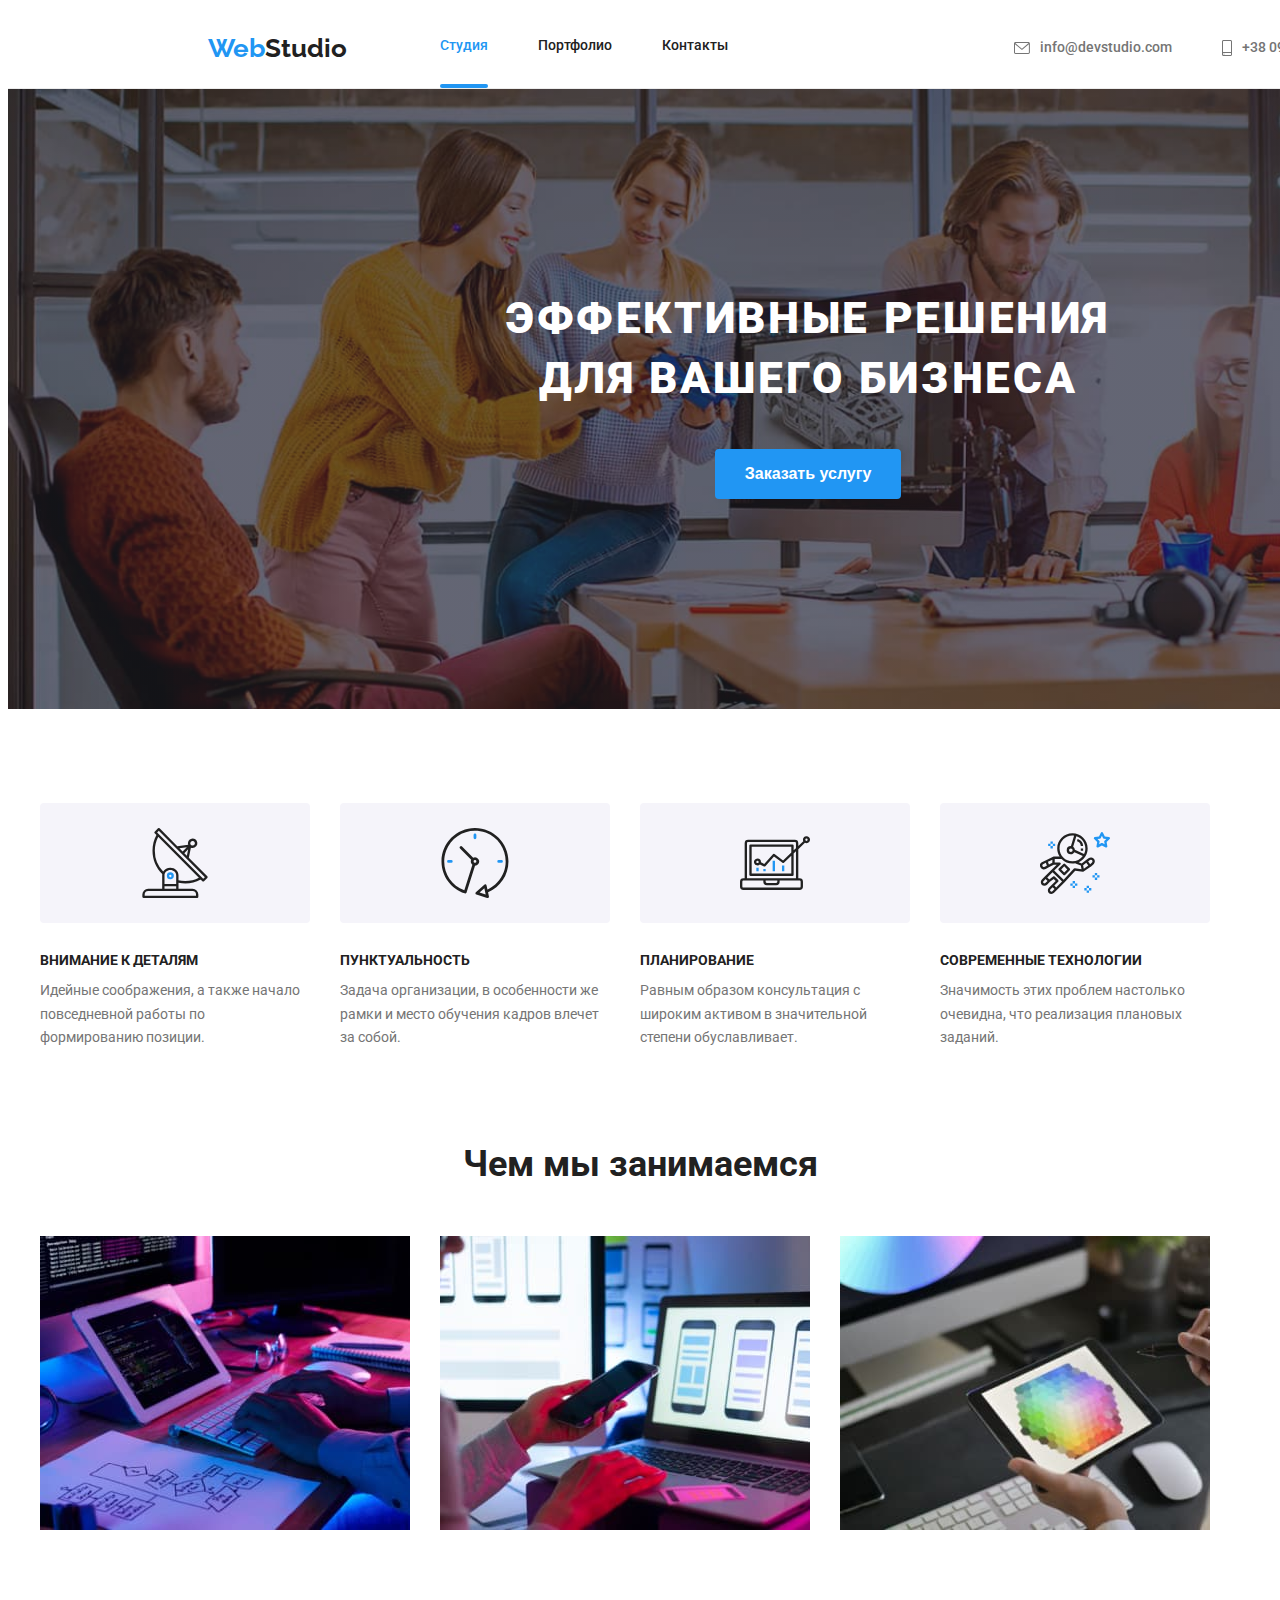
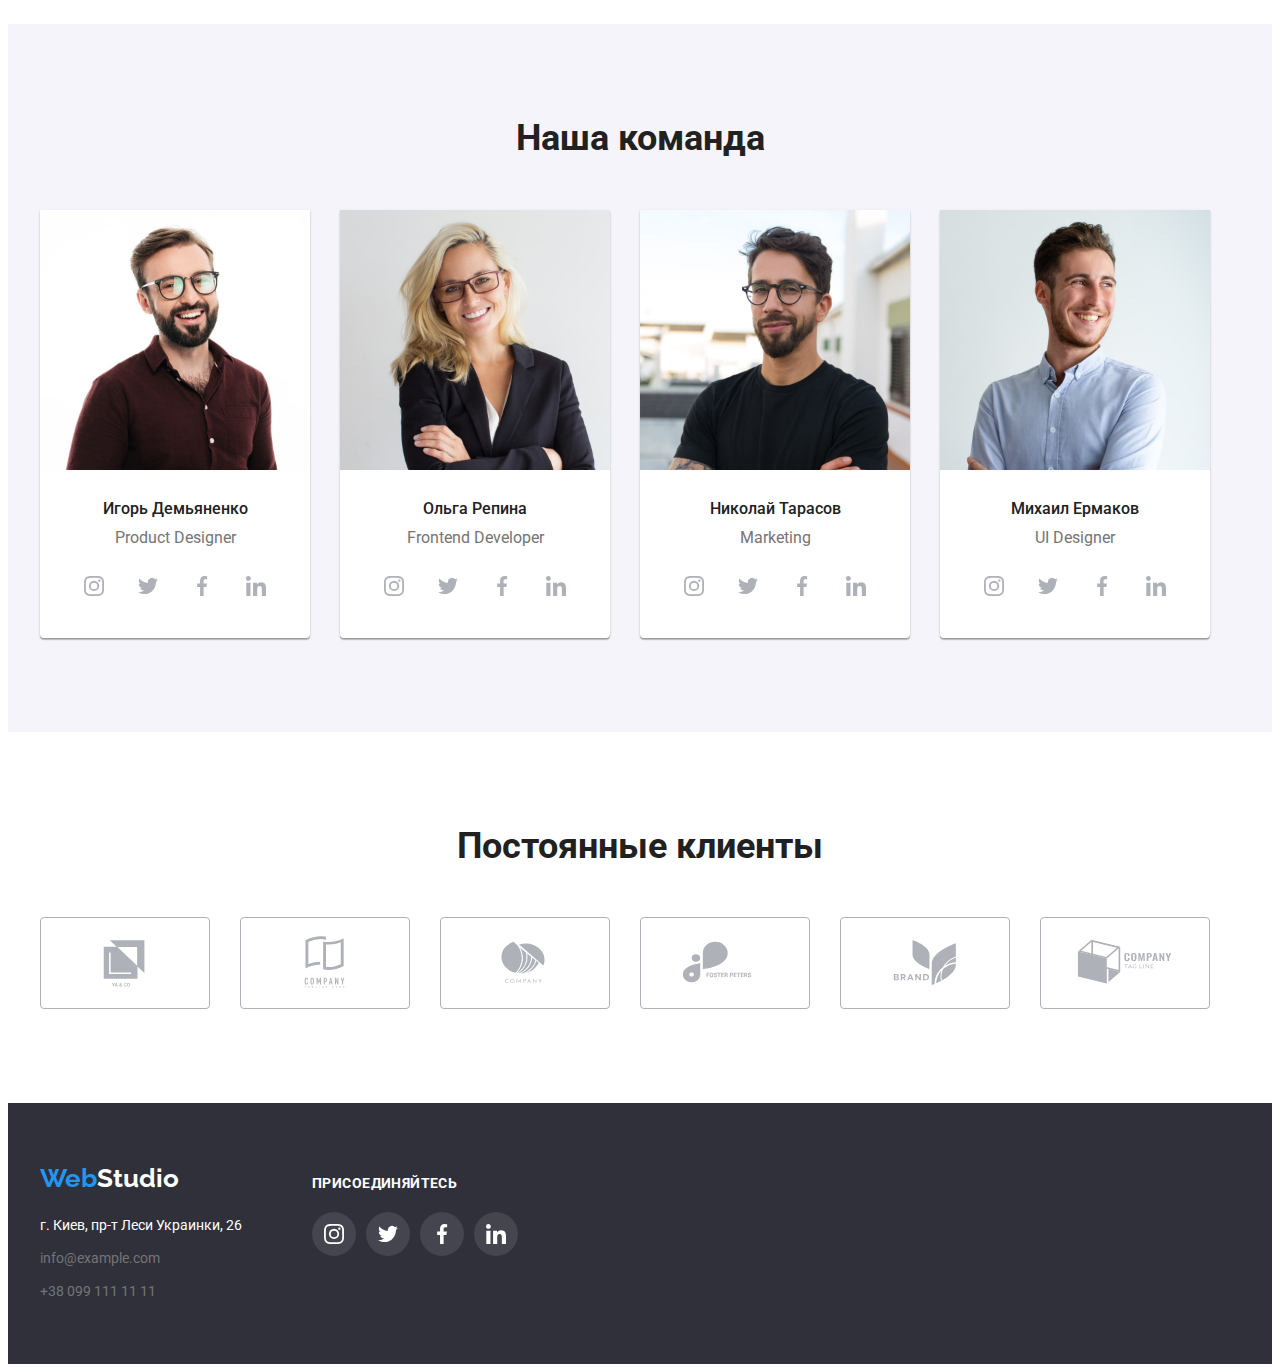
==== index.html @ 3675301a "clone repository" ====
<!DOCTYPE html>
<html lang="ru">
<head>
        <meta charset="UTF-8">
        <meta http-equiv="X-UA-Compatible" content="IE=edge">
        <meta name="viewport" content="width=device-width, initial-scale=1.0">
        <title>WebStudio</title>
        <link rel="stylesheet" href="https://cdnjs.cloudflare.com/ajax/libs/modern-normalize/1.1.0/modern-normalize.min.css"
            integrity="sha512-wpPYUAdjBVSE4KJnH1VR1HeZfpl1ub8YT/NKx4PuQ5NmX2tKuGu6U/JRp5y+Y8XG2tV+wKQpNHVUX03MfMFn9Q=="
            crossorigin="anonymous" referrerpolicy="no-referrer" />
        <link rel="preconnect" href="https://fonts.googleapis.com">
        <link rel="preconnect" href="https://fonts.gstatic.com" crossorigin>
        <link href="https://fonts.googleapis.com/css2?family=Raleway:wght@700&family=Roboto:wght@400;500;700;900&display=swap"
            rel="stylesheet">
        <link rel="stylesheet" href="./css/styles.css">
</head>
<body>
    <header class="hat">
        <div class="container hat-container">
        <a href="./index.html" lang="en" class="logo hat-logo">
            <span class="logo-web">Web</span>Studio
        </a>
        <nav class="browsing">
            <ul class="site-browsing list">
                <li class="nav-link current-link">
                    <a class="browsing-link text-link  current" href="./index.html">
                        Студия
                    </a>
                </li>
                <li class="nav-link">
                    <a class="browsing-link text-link" href="./portfolio.html">
                        Портфолио
                    </a>
                </li>
                <li class="nav-link">
                    <a class="browsing-link text-link" href="">
                        Контакты
                    </a>
                </li>
            </ul>
        </nav>
        <ul class="hat-list list">
            <li>
                <a class="hat-link text-link" href="mailto:info@devstudio.com">
                    <svg class="icon-hat" width="16" height="12">
                        <use href="images/icons.svg#icon-envelope">
                        </use>
                    </svg>info@devstudio.com
                </a>
            </li>
            <li>
                <a class="hat-link text-link" href="tel:+380961111111">
                    <svg class="icon-hat" width="10" height="16">
                        <use href="images/icons.svg#icon-smartphone">
                        </use>
                    </svg>+38 096 111 11 11
                </a>
            </li>
        </ul>
        </div>
    </header>
    <main>
        <section class="hero">
            <div class="container">
            <h1 class="hero-title">
                ЭФФЕКТИВНЫЕ РЕШЕНИЯ ДЛЯ ВАШЕГО БИЗНЕСА
            </h1>
            <button type="button" class="hero-button primary-button" data-modal-open>
                Заказать услугу
            </button>
            </div>
            <div class="backdrop is-hidden" data-modal>
                <div class="modal">
                    <button class="close-button" type="button" data-modal-close>
                    </button>
                </div>
            </div>
        </section>
        <section class="about">
            <div class="container">
            <h2 hidden>
                Серый кардинал
            </h2>
            <ul class="about-svg-list">
                <li class="about-svg-link">
                    <svg class="about-svg" width="70px" height="70px">
                        <use class="about-use" href="images/icons.svg#icon-antenna"></use></svg>
                </li>
                <li class="about-svg-link">
                    <svg class="about-svg" width="70px" height="70px">
                        <use class="about-use" href="images/icons.svg#icon-clock"></use>
                    </svg>
                </li>
                <li class="about-svg-link">
                    <svg class="about-svg" width="70px" height="70px">
                        <use class="about-use" href="images/icons.svg#icon-diagram"></use>
                    </svg>
                </li>
                <li class="about-svg-link">
                    <svg class="about-svg" width="70px" height="70px">
                        <use class="about-use" href="images/icons.svg#icon-astronaut"></use>
                    </svg>
                </li>
            </ul>
            <ul class="about-list list">
                <li class="about-link">
                    <h3 class="about-title">
                        ВНИМАНИЕ К ДЕТАЛЯМ
                    </h3>
                    <p class="about-text">
                        Идейные соображения, а также начало повседневной работы по формированию позиции.
                    </p>
                </li>
                <li class="about-link">
                    <h3 class="about-title">
                        ПУНКТУАЛЬНОСТЬ
                    </h3>
                    <p class="about-text">
                        Задача организации, в особенности же рамки и место обучения кадров влечет за собой.
                    </p>
                </li>
                <li class="about-link">
                    <h3 class="about-title">
                        ПЛАНИРОВАНИЕ
                    </h3>
                    <p class="about-text">
                        Равным образом консультация с широким активом в значительной степени обуславливает.
                    </p>
                </li>
                <li class="about-link">
                    <h3 class="about-title">
                        СОВРЕМЕННЫЕ ТЕХНОЛОГИИ
                    </h3>
                    <p class="about-text">
                        Значимость этих проблем настолько очевидна, что реализация плановых заданий.
                    </p>
                </li>
            </ul>
            </div>
        </section>
        <section class="about-computer">
            <div class="container">
            <h2 class="title-main">
                Чем мы занимаемся
            </h2>
            <ul class="computer-list list">
                <li class="computer-link">   
                        <img src="./images/img.computer.1.jpg" alt="pretty_white_computer" width="370">
                        <div class="computer-link-container">
                            <p class="transform-text">
                            ДЕКСТОПНЫЕ ПРИЛОЖЕНИЯ
                            </p>
                        </div>
                </li>
                <li class="computer-link">
                    
                        <img src="./images/img.computer.2.jpg" alt="beautiful_white_computer" width="370">
                        <div class="computer-link-container">
                            <p class="transform-text">
                                МОБИЛЬНЫЕ ПРИЛОЖЕНИЯ
                            </p>
                        </div>
                </li>
                <li class="computer-link">    

                        <img src="./images/img.computer.3.jpg" alt="many_white_computers" width="370">
                        <div class="computer-link-container">
                            <p class="transform-text">
                                ДИЗАЙНЕРСКИЕ РЕШЕНИЯ
                            </p>
                        </div>
                </li>
            </ul>
            </div>
        </section>
        <article class="team-content">
            <div class="container">
            <h2 class="title-main">
                Наша команда
            </h2>
            <ul class="team-list list">
                <li class="team-link">
                    <img src="./images/img.team.1.jpg" alt="Igor" width="270">
                    <h3 class="text-team">
                        Игорь Демьяненко
                    </h3>
                    <p lang="en" class="text-profession">
                        Product Designer
                    </p>
                    <ul class="list-icon">
                        <li class="link-icon">
                            <a class="icon-reference" href="#">
                                <svg class="icon-team" width="20" height="20">
                                    <use href="images/icons.svg#icon-instagram"></use>
                                </svg>
                        </a></li>
                        <li class="link-icon">
                            <a class="icon-reference" href="#">
                                <svg class="icon-team" width="20" height="20">
                                    <use href="images/icons.svg#icon-twitter"></use>
                                </svg>
                        </a></li>
                        <li class="link-icon">
                            <a class="icon-reference" href="#">
                                <svg class="icon-team" width="20" height="20">
                                    <use href="images/icons.svg#icon-facebook"></use>
                                </svg>
                        </a></li>
                        <li class="link-icon">
                            <a class="icon-reference" href="#">
                                <svg class="icon-team" width="20" height="20">
                                    <use href="images/icons.svg#icon-linkedin"></use>
                                </svg>
                        </a></li>
                    </ul>
                </li>
                <li class="team-link">
                    <img src="./images/img.team.2.jpg" alt="Olga" width="270">
                    <h3 class="text-team">
                        Ольга Репина
                    </h3>
                    <p lang="en" class="text-profession">
                        Frontend Developer
                    </p>
                        <ul class="list-icon">
                            <li class="link-icon">
                                <a class="icon-reference" href="#">
                                    <svg class="icon-team" width="20" height="20">
                                        <use href="images/icons.svg#icon-instagram"></use>
                                    </svg>
                                </a>
                            </li>
                            <li class="link-icon">
                                <a class="icon-reference" href="#">
                                    <svg class="icon-team" width="20" height="20">
                                        <use href="images/icons.svg#icon-twitter"></use>
                                    </svg>
                                </a>
                            </li>
                            <li class="link-icon">
                                <a class="icon-reference" href="#">
                                    <svg class="icon-team" width="20" height="20">
                                        <use href="images/icons.svg#icon-facebook"></use>
                                    </svg>
                                </a>
                            </li>
                            <li class="link-icon">
                                <a class="icon-reference" href="#">
                                    <svg class="icon-team" width="20" height="20">
                                        <use href="images/icons.svg#icon-linkedin"></use>
                                    </svg>
                                </a>
                            </li>
                        </ul>
                </li>
                <li class="team-link">
                    <img src="./images/img.team.3.jpg" alt="Nik" width="270">
                    <h3 class="text-team">
                        Николай Тарасов
                    </h3>
                    <p lang="en" class="text-profession">
                        Marketing
                    </p>
                        <ul class="list-icon">
                            <li class="link-icon">
                                <a class="icon-reference" href="#">
                                    <svg class="icon-team" width="20" height="20">
                                        <use href="images/icons.svg#icon-instagram"></use>
                                    </svg>
                                </a>
                            </li>
                            <li class="link-icon">
                                <a class="icon-reference" href="#">
                                    <svg class="icon-team" width="20" height="20">
                                        <use href="images/icons.svg#icon-twitter"></use>
                                    </svg>
                                </a>
                            </li>
                            <li class="link-icon">
                                <a class="icon-reference" href="#">
                                    <svg class="icon-team" width="20" height="20">
                                        <use href="images/icons.svg#icon-facebook"></use>
                                    </svg>
                                </a>
                            </li>
                            <li class="link-icon">
                                <a class="icon-reference" href="#">
                                    <svg class="icon-team" width="20" height="20">
                                        <use href="images/icons.svg#icon-linkedin"></use>
                                    </svg>
                                </a>
                            </li>
                        </ul>
                </li>
                <li class="team-link">
                    <img src="./images/img.team.4.jpg" alt="Myhailo" width="270">
                    <h3 class="text-team">
                        Михаил Ермаков
                    </h3>
                    <p lang="en" class="text-profession">
                        UI Designer
                    </p>
                        <ul class="list-icon">
                            <li class="link-icon">
                                <a class="icon-reference" href="#">
                                    <svg class="icon-team" width="20" height="20">
                                        <use href="images/icons.svg#icon-instagram"></use>
                                    </svg>
                                </a>
                            </li>
                            <li class="link-icon">
                                <a class="icon-reference" href="#">
                                    <svg class="icon-team" width="20" height="20">
                                        <use href="images/icons.svg#icon-twitter"></use>
                                    </svg>
                                </a>
                            </li>
                            <li class="link-icon">
                                <a class="icon-reference" href="#">
                                    <svg class="icon-team" width="20" height="20">
                                        <use href="images/icons.svg#icon-facebook"></use>
                                    </svg>
                                </a>
                            </li>
                            <li class="link-icon">
                                <a class="icon-reference" href="#">
                                    <svg class="icon-team" width="20" height="20">
                                        <use href="images/icons.svg#icon-linkedin"></use>
                                    </svg>
                                </a>
                            </li>
                        </ul>
                </li>
            </ul>
            </div>
        </article>
        <aside class="our-customers">
            <div class="container">
                <h2 class="title-main">
                    Постоянные клиенты
                </h2>
                <ul class="customers-list">
                    <li class="cutomers-link">
                        <a class="cutomers-web" href="#">
                            <svg class="customers-svg" width="106px" height="60px">
                                <use href="images/icons.svg#icon-logo1">

                                </use>
                            </svg>
                        </a>
                    </li>
                    <li class="cutomers-link">
                        <a class="cutomers-web" href="#">
                            <svg class="customers-svg" width="106px" height="60px">
                                <use href="images/icons.svg#icon-logo2">

                                </use>
                            </svg>
                        </a>
                    </li>
                    <li class="cutomers-link">
                        <a class="cutomers-web" href="#">
                            <svg class="customers-svg" width="106px" height="60px">
                                <use  href="images/icons.svg#icon-logo3">

                                </use>
                            </svg>
                        </a>
                    </li>
                    <li class="cutomers-link">
                        <a class="cutomers-web" href="#">
                            <svg class="customers-svg" width="106px" height="60px">
                                <use href="images/icons.svg#icon-logo4">

                                </use>
                            </svg>
                        </a>
                    </li>
                    <li class="cutomers-link">
                        <a class="cutomers-web" href="#">
                            <svg class="customers-svg" width="106px" height="60px">
                                <use  href="images/icons.svg#icon-logo5">

                                </use>
                            </svg>
                        </a>
                    </li>
                    <li class="cutomers-link">
                        <a class="cutomers-web" href="#">
                            <svg class="customers-svg" width="106px" height="60px">
                                <use  href="images/icons.svg#icon-logo6">

                                </use>
                            </svg>
                        </a>
                    </li>
                </ul>
            </div>
        </aside>
    </main>
    <footer class="cellar">
        <div class="container cellar-container">
            <div class="cellar-contact-container">
                <a href="./" lang="en" class="logo cellar-logo">
                    <span class="logo-web">Web</span>Studio
                </a>
                <address class="cellar-link">
                    <a class="cellar-link text-cellar location" href="https://goo.gl/maps/cegaFSzmEe4wthp77" target="_blank"
                        rel="noopener noreferrer">
                        г. Киев, пр-т Леси Украинки, 26
                    </a>
                    <a class="cellar-link text-cellar post" href="mailto:info@example.com">
                        info@example.com
                    </a>
                    <a class="cellar-link text-cellar" href="tel:+380991111111">
                        +38 099 111 11 11
                    </a>
                </address>
            </div>
        <div class="container-reference">
            <h3 class="reference-title">
                ПРИСОЕДИНЯЙТЕСЬ
            </h3>
                <ul class="list-icon list-icon-cellar">
                    <li class="link-icon link-icon-cellar">
                        <a class="icon-reference con-reference-cellar" href="#">
                            <svg class="icon-team icon-team-cellar" width="20" height="20">
                                <use href="images/icons.svg#icon-instagram"></use>
                            </svg>
                        </a>
                    </li>
                    <li class="link-icon link-icon-cellar">
                        <a class="icon-reference con-reference-cellar" href="#">
                            <svg class="icon-team icon-team-cellar" width="20" height="20">
                                <use href="images/icons.svg#icon-twitter"></use>
                            </svg>
                        </a>
                    </li>
                    <li class="link-icon link-icon-cellar">
                        <a class="icon-reference con-reference-cellar" href="#">
                            <svg class="icon-team icon-team-cellar" width="20" height="20">
                                <use href="images/icons.svg#icon-facebook"></use>
                            </svg>
                        </a>
                    </li>
                    <li class="link-icon link-icon-cellar">
                        <a class="icon-reference con-reference-cellar" href="#">
                            <svg class="icon-team icon-team-cellar" width="20" height="20">
                                <use href="images/icons.svg#icon-linkedin"></use>
                            </svg>
                        </a>
                    </li>
                </ul>
        </div>
        </div>
    </footer>
    <script src="./js/modal.js"></script>
</body>
</html>
---- css/styles.css ----
:root {
  --accent-color: #2196f3;
  --brand-color: #2f303a;
  --text-color: #212121;
  --svg-color: #afb1b8;
}

body {
  font-family: 'Roboto', sans-serif;
  color: var(--text-color);
  background-color: #ffffff;
}

h1,
h2,
h3,
h4,
h4,
h5,
p {
  margin: 0;
}
ul {
  margin: 0;
  padding: 0;
}

img {
  display: block;
}

.container {
  width: 1200px;
  padding-left: 15px;
  padding-right: 15px;
  margin-left: auto;
  margin-right: auto;
}

/* background color for section */

.hat {
  background-color: #ffffff;
}
.hat {
  min-width: 1600px;
  max-height: 80px;
  border-bottom-width: 1px;
  border-bottom-style: solid;
  border-bottom-color: rgba(236, 236, 236, 1);
}
.hero {
  background-color: #2f303a;
  padding-top: 200px;
  padding-bottom: 210px;
  max-height: 600px;
  min-width: 1600px;
  margin-right: auto;
  margin-left: auto;
}
.team-content {
  background-color: #f5f4fa;
  padding-top: 94px;
  padding-bottom: 94px;
}
.cellar {
  background-color: #2f303a;
  padding-top: 60px;
  padding-bottom: 60px;
}

/* text style section */
/* header*/
.logo {
  font-family: 'Raleway', sans-serif;
  font-weight: bold;
  font-size: 26px;
  line-height: 1.19;
  text-decoration: none;
  color: var(--text-color);
}
.logo:hover,
.logo:focus {
  color: var(--accent-color);
}
.cellar-logo {
  color: #ffffff;
  display: block;
  /* margin-bottom: 20px; */
}
.logo-web {
  color: var(--accent-color);
}

.text-link {
  font-weight: 500;
  font-size: 14px;
  line-height: 1.14;
}
/* header svg */
.icon-hat {
  margin-right: 10px;
  fill: currentColor;
}
.hat-link:focus .icon-hat,
.hat-link:hover .icon-hat {
  fill: currentColor;
}
/* hero */
.hero-title {
  font-weight: 900;
  font-size: 44px;
  line-height: 1.36;
  max-width: 969px;
  text-align: center;
  color: #ffffff;
  margin-bottom: 40px;
  width: 696px;
  margin-left: auto;
  margin-right: auto;
  letter-spacing: 0.06em;
}
.hero-button:focus {
  line-height: 1.6;
  color: #ffffff;
  background-color: #188ce8;
}
.hero-button {
  font-weight: bold;
  font-size: 16px;
  line-height: 30px;
  display: block;
  text-align: center;
  background-color: var(--accent-color);
  color: #ffffff;
  margin-left: auto;
  margin-right: auto;
  padding-top: 10px;
  padding-left: 30px;
  padding-bottom: 10px;
  padding-right: 30px;
  border-radius: 4px;
  border: none;
}
.backdrop {
  position: fixed;
  top: 0;
  left: 0;
  width: 100%;
  height: 100%;
  background-color: rgba(0, 0, 0, 0.2);
  transition: opacity 250ms cubic-bezier(0.4, 0, 0.2, 1);
}
.backdrop.is-hidden {
  opacity: 0;
  pointer-events: none;
  visibility: hidden;
}
.modal {
  position: absolute;
  width: 528px;
  height: 581px;
  top: 50%;
  left: 50%;
  transform: translate(-50%, -50%);
  background-color: #ffffff;
  box-shadow: 0px 1px 3px rgba(0, 0, 0, 0.12), 0px 1px 1px rgba(0, 0, 0, 0.14),
    0px 2px 1px rgba(0, 0, 0, 0.2);
  border-radius: 4px;
}
.close-button {
  position: absolute;
  width: 30px;
  height: 30px;
  top: 8px;
  right: 8px;
  display: block;
  border-radius: 50%;
  border: 1px solid rgba(0, 0, 0, 0.1);
  box-sizing: border-box;
  background-image: url(../images/close.svg);
  background-position: center;
  background-repeat: no-repeat;
  cursor: pointer;
  /* background-color: var(--accent-color); */
}
.close-button:hover,
.close-button:focus {
  border: 1px solid rgba(0, 0, 0, 0.4);
}
.hero {
  background-color: #2f303a66;
  background-image: linear-gradient(rgba(47, 48, 58, 0.4), rgba(47, 48, 58, 0.4)),
    url(../images/Img.hero.jpg);
  background-size: cover;
  background-repeat: no-repeat;
}

/* section about - svg */
.about-svg-list {
  list-style: none;
  display: flex;
  margin-bottom: 30px;
}
.about-svg-link {
  width: 270px;
  height: 120px;
  background-color: #f5f4fa;
  border-radius: 4px;
  display: flex;
  justify-content: center;
  align-items: center;
}
.about-svg-link:not(:last-child) {
  margin-right: 30px;
}

/* section about */
.about {
  padding-top: 94px;
  padding-bottom: 94px;
}
.about-list {
  display: flex;
}
.about-title {
  font-weight: bold;
  font-size: 14px;
  line-height: 1.14;
  margin-bottom: 10px;
}
.about-text {
  font-weight: normal;
  font-size: 14px;
  line-height: 1.71;
  color: #757575;
  width: 270px;
}
.about-link:not(:last-child) {
  margin-right: 30px;
}
/*section about-computer  */
.about-computer {
  padding-bottom: 94px;
}

.title-main {
  font-weight: bold;
  font-size: 36px;
  line-height: 1.16;
  text-align: center;
  margin-bottom: 50px;
}

/* section team-content */
.text-team {
  font-weight: 500;
  font-size: 16px;
  line-height: 1.18;
  text-align: center;
  margin-top: 30px;
  margin-bottom: 10px;
}
.text-profession {
  font-weight: normal;
  font-size: 16px;
  line-height: 1.18;
  text-align: center;
  color: #757575;
  margin-bottom: 16px;
}
/* svg team section */
.list-icon {
  list-style: none;
  display: flex;
  margin-left: 32px;
  margin-bottom: 30px;
}
.link-icon {
  background-color: #ffffff;
  border-radius: 50%;
  display: flex;
}
.link-icon:not(:last-child) {
  margin-right: 10px;
}
.icon-reference {
  width: 44px;
  height: 44px;
  border-radius: 50%;
  display: flex;
  justify-content: center;
  align-items: center;
}
.icon-team {
  fill: var(--svg-color);
}
.icon-reference:focus,
.icon-reference:hover {
  background-color: var(--accent-color);
}
.icon-reference:focus .icon-team,
.icon-reference:hover .icon-team {
  fill: #fff;
}

/* out - customer - section */
.our-customers {
  padding-top: 94px;
  padding-bottom: 94px;
}
.customers-list {
  list-style: none;
  display: flex;
}

.cutomers-web {
  width: 170px;
  height: 92px;
  border: 1px solid #afb1b8;
  box-sizing: border-box;
  border-radius: 4px;
  display: flex;
  justify-content: center;
  align-items: center;
}
.cutomers-web:hover,
.cutomers-web:focus {
  border-color: var(--accent-color);
}
.customers-svg {
  fill: var(--svg-color);
}
.cutomers-web:hover .customers-svg,
.cutomers-web:focus .customers-svg {
  fill: var(--accent-color);
}
.cutomers-link:not(:last-child) {
  margin-right: 30px;
}

/* cellar or footer section */

.cellar-container {
  display: flex;
}
.cellar-contact-container {
  display: flex;
  flex-direction: column;
}
.text-cellar {
  font-weight: normal;
  font-size: 14px;
  line-height: 1.71;
  font-style: normal;
}
/* cellar come to us section */
.container-reference {
  width: 206px;
  height: 80px;
  margin-left: 70px;
  margin-top: 12px;
}
.reference-title {
  font-family: Roboto;
  font-style: normal;
  font-weight: bold;
  font-size: 14px;
  line-height: 1.17;
  letter-spacing: 0.03em;
  color: #ffffff;
}
.list-icon-cellar {
  margin-top: 20px;
  margin-left: 0;
}
.link-icon-cellar {
  background-color: #ffffff1a;
}
.icon-team-cellar {
  fill: #ffffff;
}
/* portfolio content */
.button-portfolio:focus {
  background-color: var(--accent-color);
  color: #ffffff;
  box-shadow: 0px 3px 1px rgba(0, 0, 0, 0.1), 0px 1px 2px rgba(0, 0, 0, 0.08),
    0px 2px 2px rgba(0, 0, 0, 0.12);
  border-radius: 4px;
}
.button-portfolio:hover {
  box-shadow: 0px 3px 1px rgba(0, 0, 0, 0.1), 0px 1px 2px rgba(0, 0, 0, 0.08),
    0px 2px 2px rgba(0, 0, 0, 0.12);
  border-radius: 4px;
}
.button-portfolio {
  font-style: normal;
  font-weight: 500;
  font-size: 16px;
  line-height: 1.62;
  text-align: center;
  color: #212121;
  background-color: #f5f4fa;
  border-radius: 4px;
  padding: 6px 22px 6px 22px;
  border: solid #f5f4fa;
  border: none;
}
.portfolio-title {
  font-style: normal;
  font-weight: bold;
  font-size: 18px;
  line-height: 2;
  margin-top: 20px;
  margin-bottom: 4px;
  padding-left: 24px;
  padding-right: 24px;
}
.portfolio-text {
  font-style: normal;
  font-weight: normal;
  font-size: 16px;
  line-height: 1.87;
  color: #757575;
  padding-left: 24px;
  padding-right: 24px;
}
/* __________________ */
.list {
  list-style: none;
}
.browsing-link {
  text-decoration: none;
  color: var(--text-color);
}

.hat-link,
.cellar-link {
  text-decoration: none;
  color: #757575;
}

.studio-link:active {
  color: #2196f3;
}

.browsing-link:hover,
.browsing-link:focus {
  color: var(--accent-color);
}

.cellar-link:hover,
.cellar-link:focus {
  color: var(--accent-color);
}

.hat-link:hover,
.hat-link:focus {
  color: var(--accent-color);
}

/* ______ */

.browsing-link:active {
  color: var(--brand-color);
}

.cellar-link:active {
  color: var(--text-color);
}

/*work with text*/

.primary-button {
  cursor: pointer;
}
.current {
  color: var(--accent-color);
  position: relative;
}
.current-link::after {
  content: '';
  display: block;
  width: inherit;
  height: 4px;
  border-radius: 2px;
  background-color: var(--accent-color);
}
.current-button {
  background-color: var(--accent-color);
  color: #ffffff;
  box-shadow: 0px 3px 1px rgba(0, 0, 0, 0.1), 0px 1px 2px rgba(0, 0, 0, 0.08),
    0px 2px 2px rgba(0, 0, 0, 0.12);
  border-radius: 4px;
}

/* block design */

.site-browsing {
  display: flex;
}
.hat-logo {
  margin-right: 93px;
}
.browsing-link {
  display: block;
  padding-top: 30px;
  padding-bottom: 30px;
}
.nav-link {
  max-height: 80px;
}
.nav-link:not(:last-child) {
  margin-right: 50px;
}

.hat-container {
  max-height: 80px;
  display: flex;
  align-items: center;
}

.hat-list {
  display: flex;
  margin-left: auto;
}
.hat-link {
  margin-right: 50px;
  display: flex;
  align-items: center;
}
.computer-list {
  display: flex;
}
.computer-link:not(:last-child) {
  margin-right: 30px;
}
.computer-link-container {
}
.computer-link:hover .computer-link-container,
.computer-link:focus .computer-link-container {
  transform: translateY(-100%);
}
.computer-link {
  position: relative;
  overflow: hidden;
}
.computer-link-container {
  text-align: center;
  display: flex;
  position: absolute;
  justify-content: center;
  align-items: center;
  width: 100%;
  height: 70px;
  color: #ffffff;
  background-color: rgba(47, 48, 58, 0.8);
  transform: translateY(0);
  transition: transform 250ms cubic-bezier(0.4, 0, 0.2, 1);
}

.transform-text {
  font-family: Roboto;
  font-style: normal;
  font-weight: bold;
  font-size: 14px;
  line-height: 1.14;
  letter-spacing: 0.03em;
  text-transform: uppercase;
}
.team-list {
  display: flex;
}
.team-link {
  background-color: #ffffff;
  box-shadow: 0px 1px 3px rgba(0, 0, 0, 0.12), 0px 1px 1px rgba(0, 0, 0, 0.14),
    0px 2px 1px rgba(0, 0, 0, 0.2);
  border-radius: 0px 0px 4px 4px;
}
.team-link:not(:last-child) {
  margin-right: 30px;
}
.cellar-link {
  display: flex;
  flex-direction: column;
}
.location {
  margin-top: 20px;
  margin-bottom: 9px;
  color: rgba(255, 255, 255, 1);
}
.post {
  margin-bottom: 9px;
}

/* /* PORTFOLIO  */

.list-button {
  display: flex;
  justify-content: center;
  margin-bottom: 50px;
}
.link-button:not(:last-child) {
  margin-right: 8px;
}

.portgolio-list {
  display: flex;
  flex-wrap: wrap;
}
.portfolio-link {
  margin-right: 30px;
  margin-bottom: 30px;
  background-color: #ffffff;
  border: 1px solid #eeeeee;
  box-sizing: border-box;
  padding-bottom: 20px;
  overflow: hidden;
}
.portfolio-link:hover {
  border: 1px solid #eeeeee;
  box-sizing: border-box;
  box-shadow: 0px 1px 1px rgba(0, 0, 0, 0.12), 0px 4px 4px rgba(0, 0, 0, 0.06),
    1px 4px 6px rgba(0, 0, 0, 0.16);
}

.portfolio-link-img-box {
  overflow: hidden;
  position: relative;
}
.portfolio-link-img-container {
  position: absolute;
  width: 370px;
  height: 294px;
  padding-top: 63px;
  padding-right: 24px;
  padding-bottom: 63px;
  padding-left: 24px;
  background-color: rgba(33, 150, 243, 0.9);
  transform: translateY(1%);
  transition: transform 1000ms cubic-bezier(0.4, 0, 0.2, 1);
}
.portfolio-link-img-container p {
  position: absolute;
  color: #ffffff;
  font-family: Roboto;
  font-style: normal;
  font-weight: normal;
  font-size: 18px;
  line-height: 1.55;
  letter-spacing: 0.03em;
}
.portfolio-link:hover .portfolio-link-img-container {
  transform: translateY(-100%);
}
.portfolio-link:nth-child(3n) {
  margin-right: 0;
}
.portfolio-link:nth-child(n + 7) {
  margin-bottom: 0;
}
.portfolio-container {
  padding-top: 94px;
  padding-bottom: 94px;
  padding-right: 12px;
  padding-left: 12px;
}
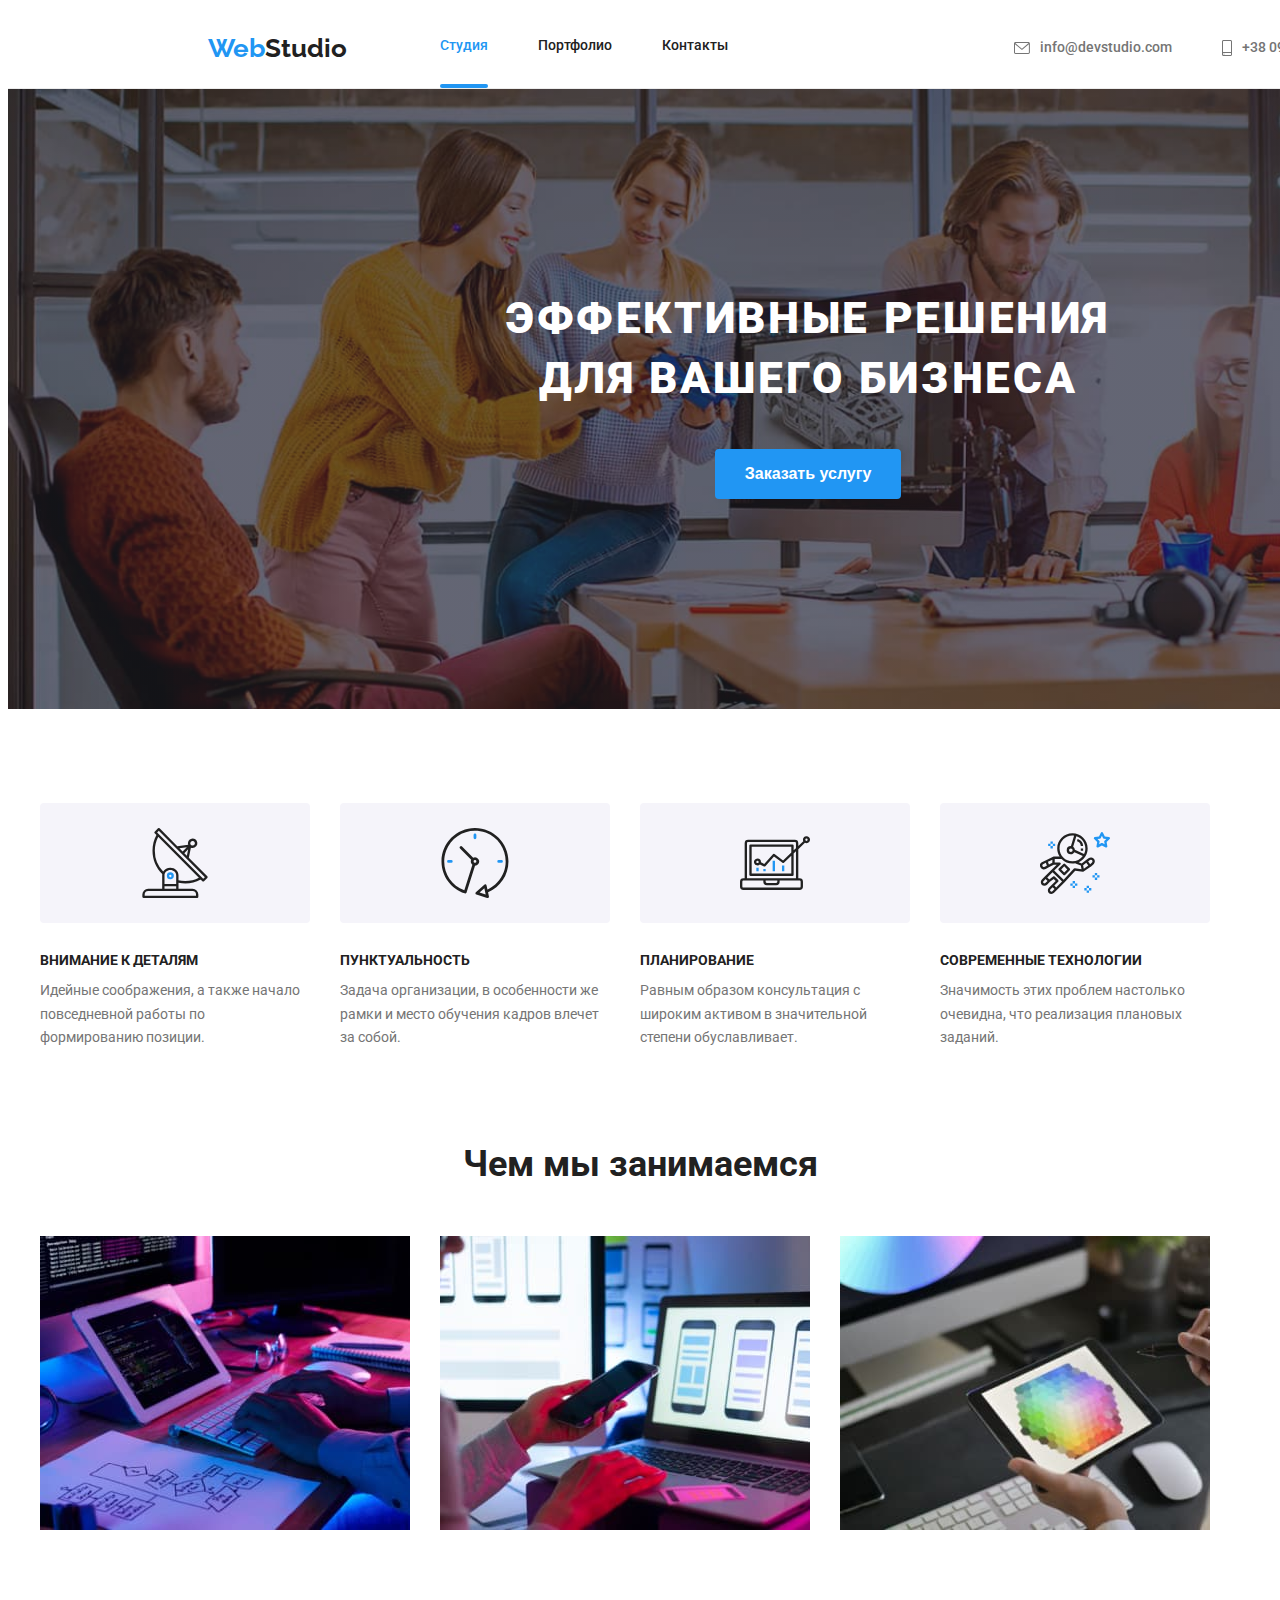
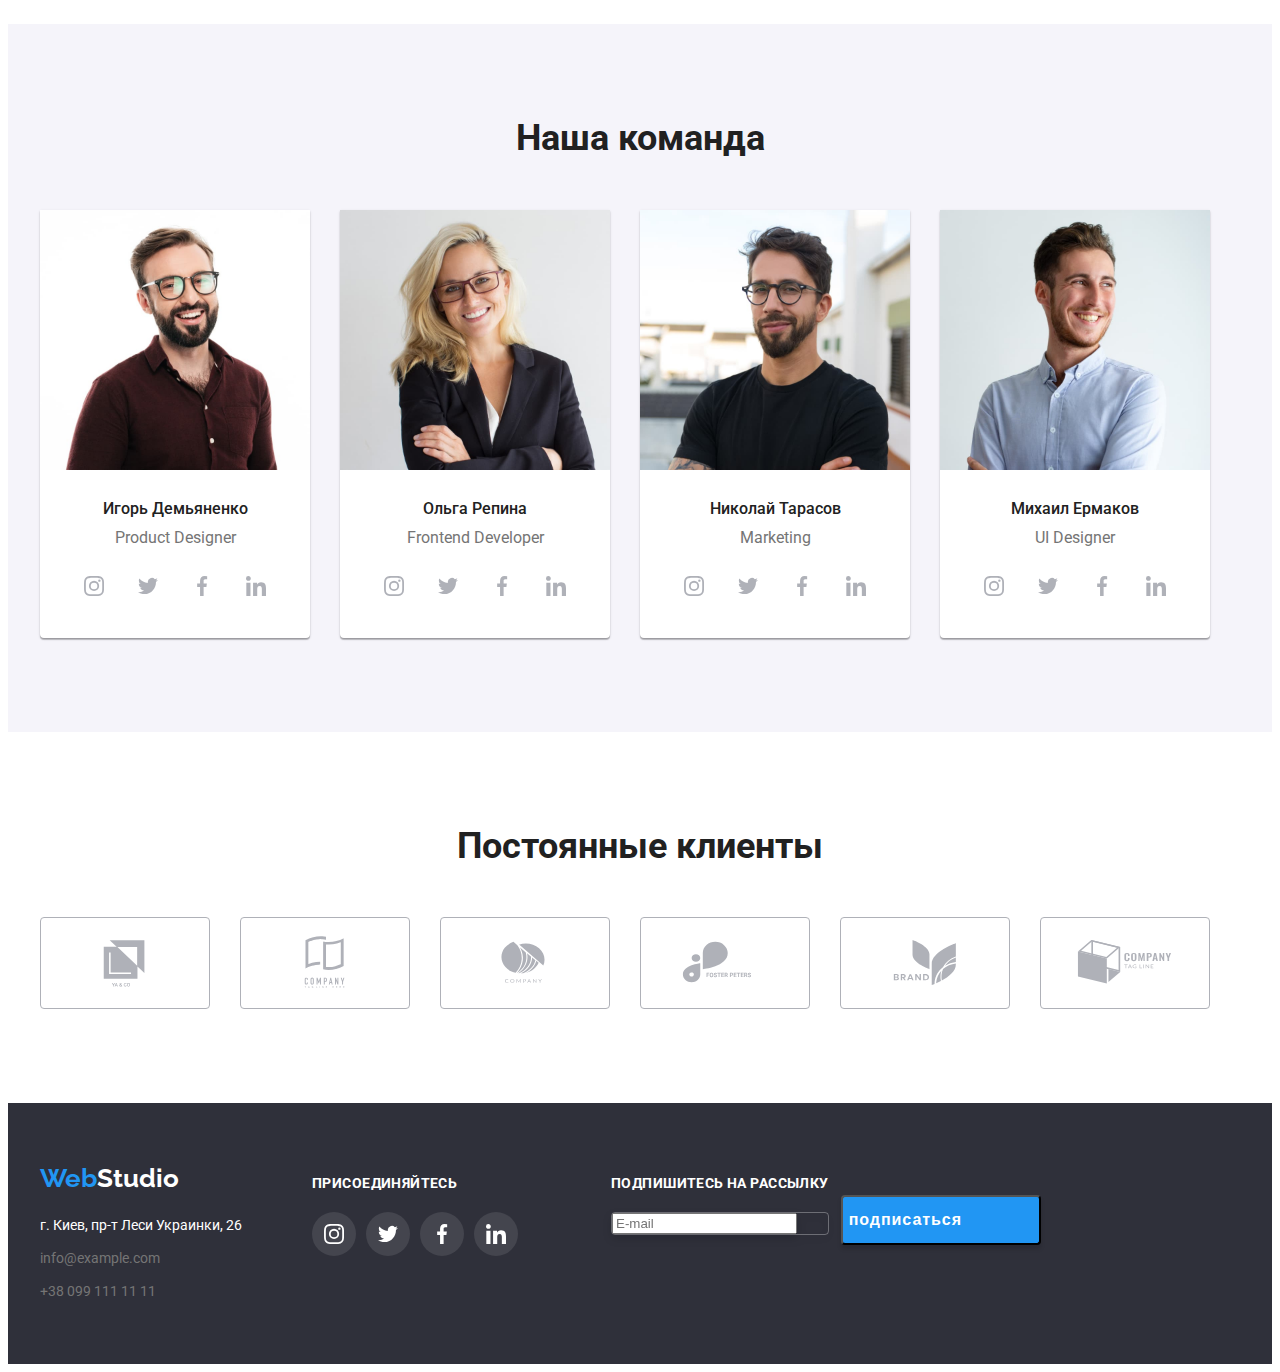
==== commit d1d023c7: "step 1" ====
--- a/index.html
+++ b/index.html
@@ -73,6 +73,34 @@
                 <div class="modal">
                     <button class="close-button" type="button" data-modal-close>
                     </button>
+                    <div>
+                        <h3 class="title-modal">
+                            Оставьте свои данные, мы вам перезвоним
+                        </h3>
+                        <form>
+                            <div class="name-container input">
+                                <label for="name">Имя</label>
+                                <input type="name" name="name" id="name" placeholder="Schura Könch">
+                            </div>
+                            <div class="tel-container input">
+                                <label for="tel">Телефон</label>
+                                <input type="tel" name="tel" id="tel" placeholder="+380-93-000-00-00">
+                            </div>
+                            <div class="email-container input">
+                                <label for="email">Почта</label>
+                                <input type="email" name="email" id="email" placeholder="myemail@gmail.com">
+                            </div>
+                            <div class="comment-container input">
+                                <label for="comment">Комментарий</label>
+                                <textarea name="comment" id="comment" cols="" rows="" placeholder="Введите текст"></textarea>
+                            </div>
+                            <div class="signature-container">
+                                <input type="checkbox" name="signature" id="signature" value="signature">
+                                <label for="signature">Соглашаюсь с рассылкой и принимаю <a href="#">Условия договора</a></label>
+                            </div>
+                            <button type="button" class="btn-form">Отправить</button>
+                        </form>
+                    </div>
                 </div>
             </div>
         </section>
@@ -452,6 +480,17 @@
                     </li>
                 </ul>
         </div>
+            <div class="telegram">
+                <h3 class="reference-title">
+                    ПОДПИШИТЕСЬ НА РАССЫЛКУ
+                </h3>
+                <form>
+                    <div class="cellar-email">
+                        <input type="email" name="email" placeholder="E-mail">
+                    </div>
+                </form>
+            </div>
+            <button type="button" class="telegram-btn">подписаться</button>
         </div>
     </footer>
     <script src="./js/modal.js"></script>
--- a/css/styles.css
+++ b/css/styles.css
@@ -142,6 +142,9 @@
   border-radius: 4px;
   border: none;
 }
+
+/* modal section */
+
 .backdrop {
   position: fixed;
   top: 0;
@@ -167,6 +170,7 @@
   box-shadow: 0px 1px 3px rgba(0, 0, 0, 0.12), 0px 1px 1px rgba(0, 0, 0, 0.14),
     0px 2px 1px rgba(0, 0, 0, 0.2);
   border-radius: 4px;
+  padding: 40px 39px 40px 41px;
 }
 .close-button {
   position: absolute;
@@ -182,12 +186,75 @@
   background-position: center;
   background-repeat: no-repeat;
   cursor: pointer;
-  /* background-color: var(--accent-color); */
 }
 .close-button:hover,
 .close-button:focus {
   border: 1px solid rgba(0, 0, 0, 0.4);
 }
+.title-modal {
+  font-weight: bold;
+  font-size: 20px;
+  line-height: 1.15;
+  letter-spacing: 0.03em;
+  margin-bottom: 12px;
+  color: #212121;
+}
+
+.input {
+  margin-left: auto;
+  margin-right: auto;
+  margin-bottom: 10px;
+  display: flex;
+  flex-direction: column;
+}
+.input label {
+  margin-bottom: 4px;
+  font-family: Roboto;
+  font-style: normal;
+  font-weight: normal;
+  font-size: 12px;
+  line-height: 1.66;
+  letter-spacing: 0.01em;
+  color: #757575;
+}
+textarea {
+  resize: none;
+  width: 448px;
+  height: 120px;
+  padding-top: 12px;
+  padding-left: 16px;
+  padding-bottom: 12px;
+  padding-right: 16px;
+}
+.signature-container {
+  margin-top: 20px;
+  margin-bottom: 30px;
+}
+.btn-form {
+  width: 200px;
+  height: 50px;
+  padding: 10px 55px 10px 56px;
+  margin-right: auto;
+  margin-left: auto;
+  border-radius: 4px;
+  box-shadow: 0px 4px 4px rgba(0, 0, 0, 0.15);
+  display: block;
+  color: #ffffff;
+  background-color: var(--accent-color);
+  cursor: pointer;
+  font-weight: bold;
+  font-size: 16px;
+  line-height: 1.87;
+  display: flex;
+  align-items: center;
+  text-align: center;
+  letter-spacing: 0.06em;
+}
+.btn-form:hover,
+.btn-form:focus {
+  background-color: #188ce8;
+}
+/* sssssssssssss */
 .hero {
   background-color: #2f303a66;
   background-image: linear-gradient(rgba(47, 48, 58, 0.4), rgba(47, 48, 58, 0.4)),
@@ -379,6 +446,34 @@
 }
 .icon-team-cellar {
   fill: #ffffff;
+}
+.telegram {
+  margin-top: 12px;
+  margin-left: 93px;
+}
+.cellar-email {
+  margin-top: 20px;
+  border: 1px solid rgba(255, 255, 255, 0.3);
+  box-sizing: border-box;
+  filter: drop-shadow(0px 4px 4px rgba(0, 0, 0, 0.15));
+  border-radius: 4px;
+}
+.telegram-btn {
+  width: 200px;
+  height: 50px;
+  margin-left: 12px;
+  margin-top: 32px;
+  background: #2196f3;
+  color: #ffffff;
+  box-shadow: 0px 4px 4px rgba(0, 0, 0, 0.15);
+  border-radius: 4px;
+  font-weight: bold;
+  font-size: 16px;
+  line-height: 1.87;
+  display: flex;
+  align-items: center;
+  text-align: center;
+  letter-spacing: 0.06em;
 }
 /* portfolio content */
 .button-portfolio:focus {
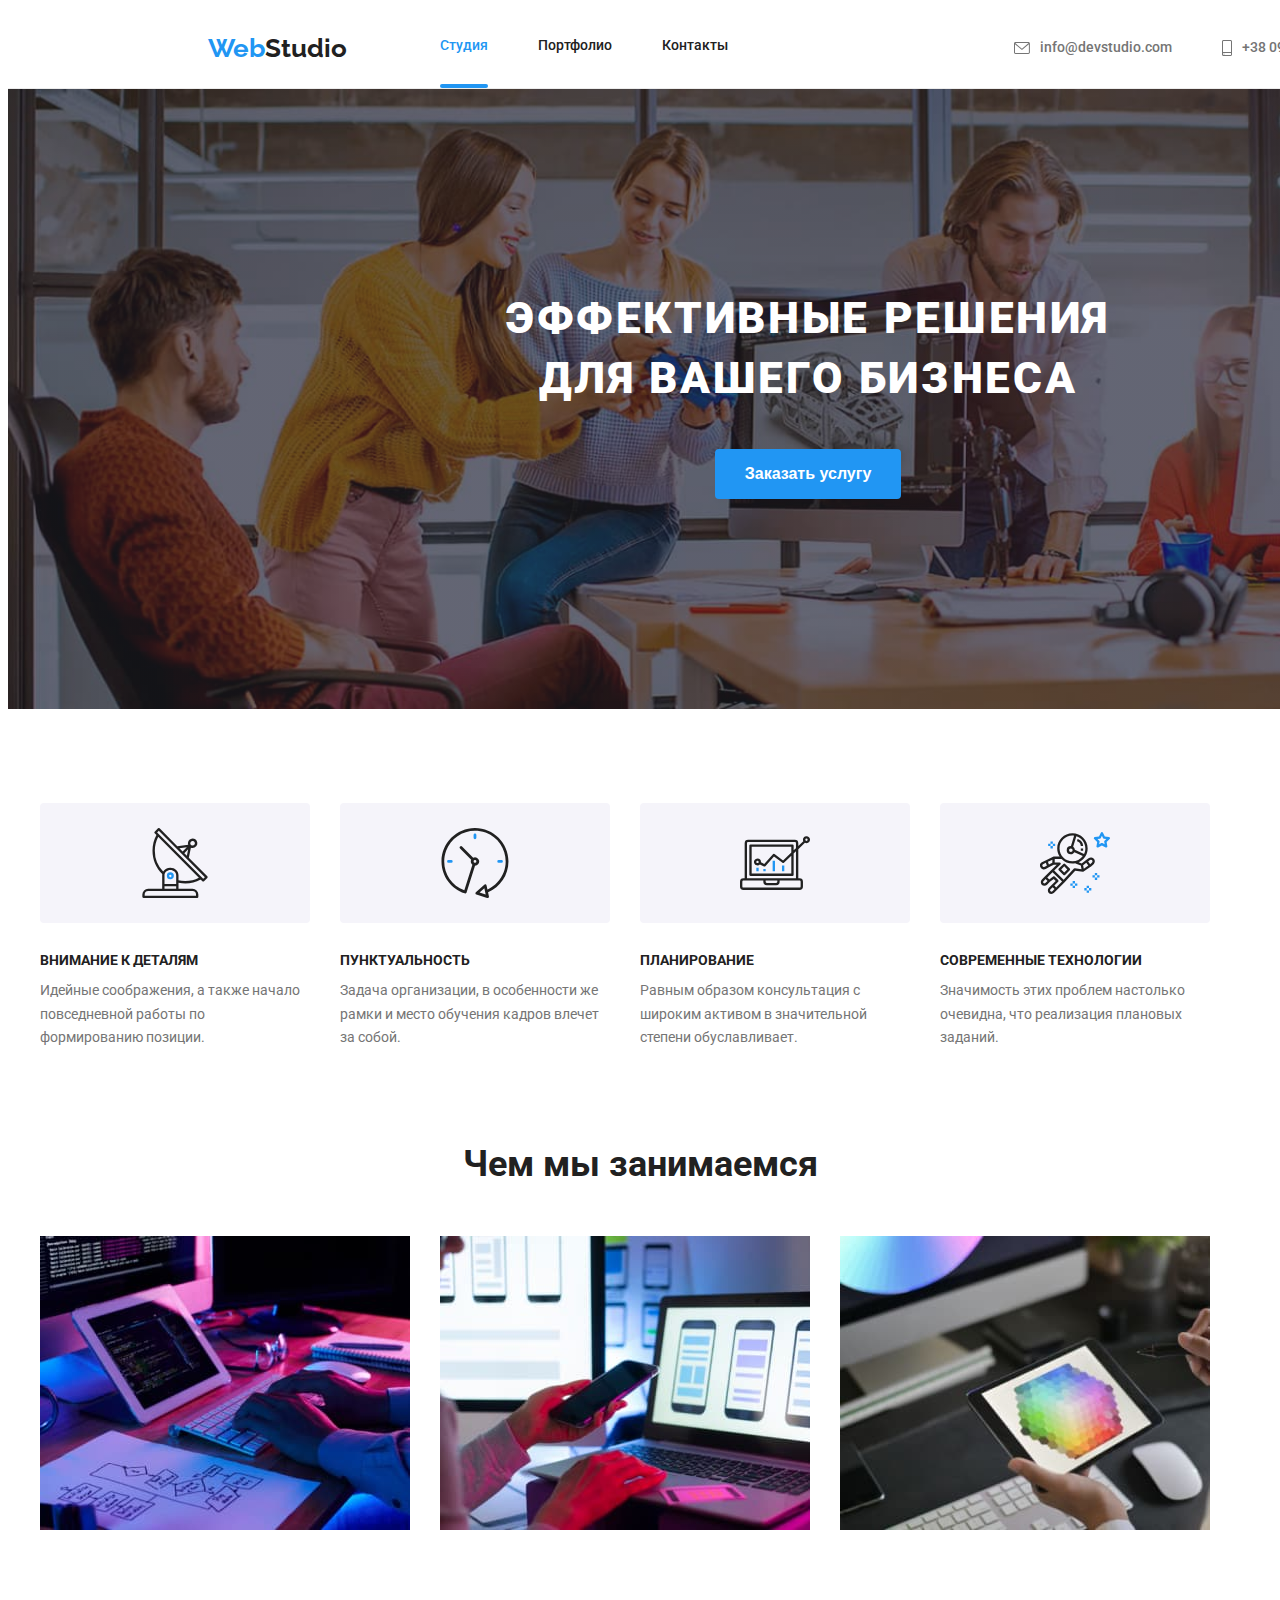
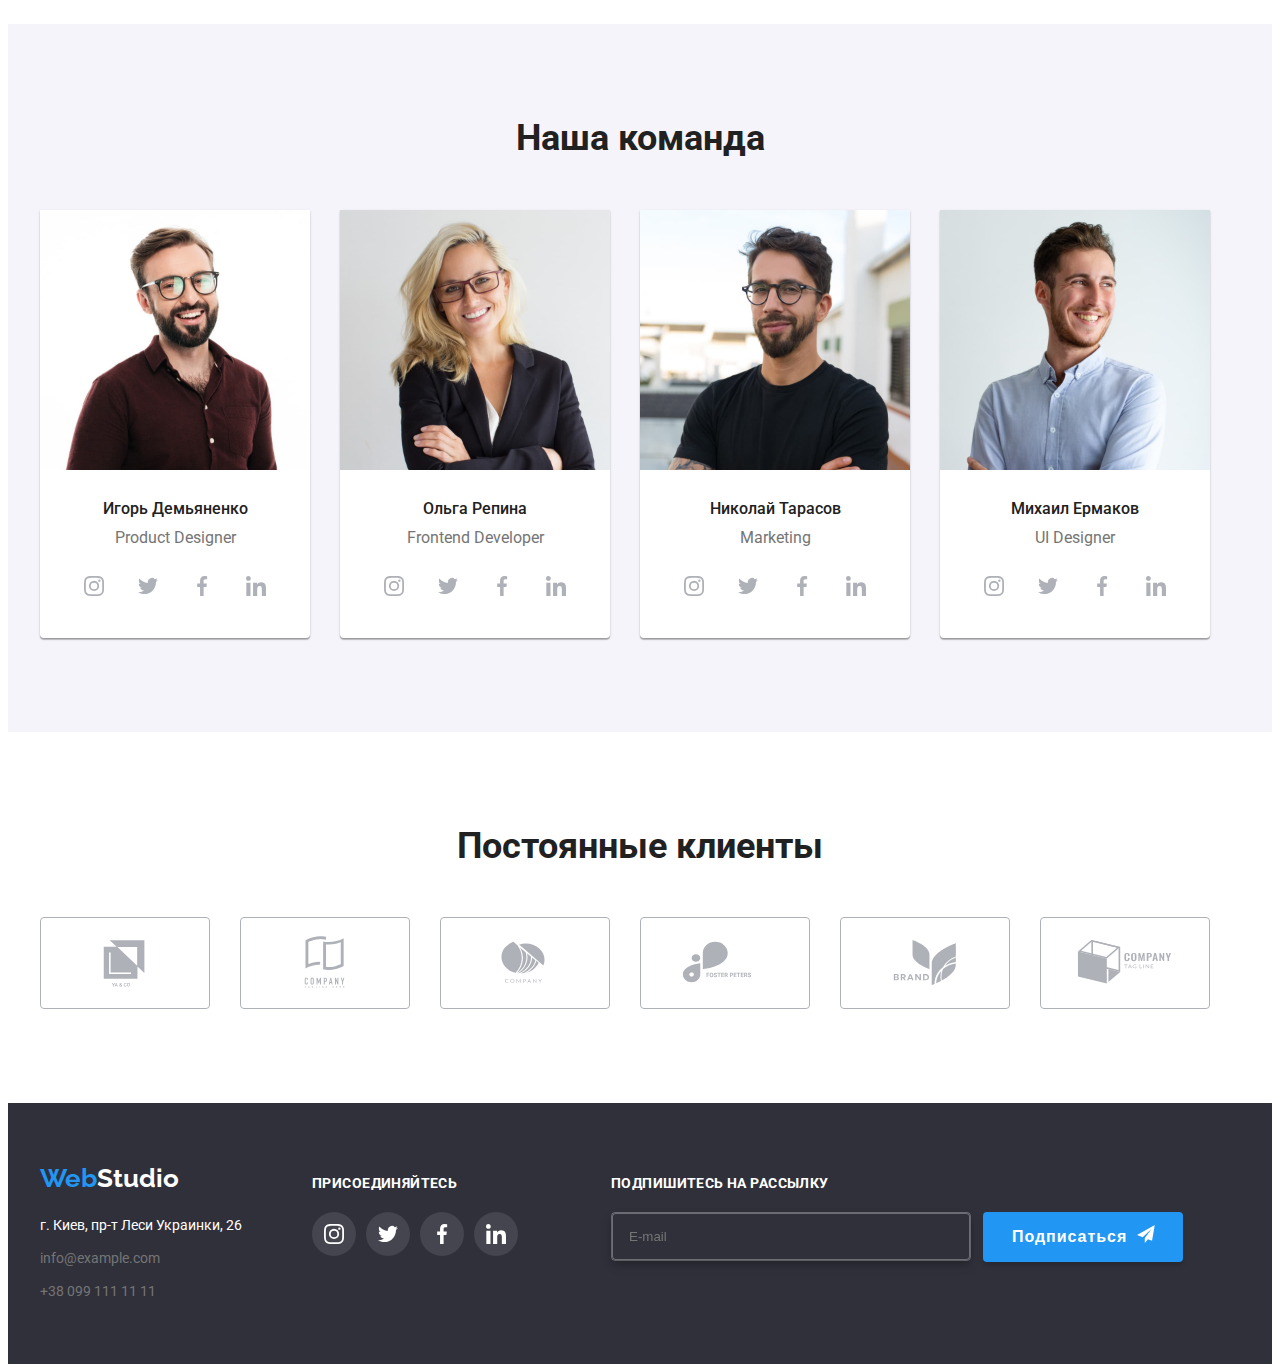
==== commit eae1c5ba: "well done!" ====
--- a/index.html
+++ b/index.html
@@ -72,6 +72,10 @@
             <div class="backdrop is-hidden" data-modal>
                 <div class="modal">
                     <button class="close-button" type="button" data-modal-close>
+                        <svg class="close-modal-svg" width="11" height="11">
+                            <use href="images/icons.svg#icon-close">
+                            </use>
+                        </svg>
                     </button>
                     <div>
                         <h3 class="title-modal">
@@ -79,26 +83,48 @@
                         </h3>
                         <form>
                             <div class="name-container input">
-                                <label for="name">Имя</label>
-                                <input type="name" name="name" id="name" placeholder="Schura Könch">
+                                <label class="shift" for="name">Имя</label>
+                                <input type="name" name="name" id="name">
+                                <svg class="svg-input" width="18" height="18">
+                            <use href="images/icons.svg#icon-person-black">
+                            </use>
+                        </svg>
                             </div>
                             <div class="tel-container input">
-                                <label for="tel">Телефон</label>
-                                <input type="tel" name="tel" id="tel" placeholder="+380-93-000-00-00">
+                                <label class="shift" for="tel">Телефон</label>
+                                <input type="tel" name="tel" id="tel">
+                                <svg class="svg-input" width="18" height="18">
+                            <use href="images/icons.svg#icon-phone-black">
+                            </use>
+                        </svg>
                             </div>
                             <div class="email-container input">
-                                <label for="email">Почта</label>
-                                <input type="email" name="email" id="email" placeholder="myemail@gmail.com">
+                                <label class="shift" for="email">Почта</label>
+                                <input type="email" name="email" id="email">
+                                <svg class="svg-input" width="18" height="18">
+                            <use href="images/icons.svg#icon-email-black">
+                            </use>
+                        </svg>
                             </div>
                             <div class="comment-container input">
                                 <label for="comment">Комментарий</label>
                                 <textarea name="comment" id="comment" cols="" rows="" placeholder="Введите текст"></textarea>
                             </div>
                             <div class="signature-container">
-                                <input type="checkbox" name="signature" id="signature" value="signature">
-                                <label for="signature">Соглашаюсь с рассылкой и принимаю <a href="#">Условия договора</a></label>
+                                <input type="checkbox" name="signature" id="signature" value="signature" class="hide-me">
+                                <span>
+                                    <svg class="alternative-checkbox-svg" width="18" height="18">
+                                        <use href="images/icons.svg#icon-check-mark">
+                                        </use>
+                                    </svg>
+                                </span>
+                                <label class="i-accept" for="signature">Соглашаюсь с рассылкой и принимаю 
+                                    <a href="#">
+                                    Условия договора
+                                </a>
+                                </label>
                             </div>
-                            <button type="button" class="btn-form">Отправить</button>
+                            <button type="submit" class="btn-form">Отправить</button>
                         </form>
                     </div>
                 </div>
@@ -486,11 +512,16 @@
                 </h3>
                 <form>
                     <div class="cellar-email">
-                        <input type="email" name="email" placeholder="E-mail">
+                        <input class="cellar-email-input" type="email" name="email" placeholder="E-mail">
                     </div>
                 </form>
             </div>
-            <button type="button" class="telegram-btn">подписаться</button>
+            <button type="submit" class="telegram-btn">Подписаться
+                <svg width="24" height="24" class="svg-cellar-btn">
+                    <use href="images/icons.svg#icon-icon-send">
+                    </use>
+                </svg>
+            </button>
         </div>
     </footer>
     <script src="./js/modal.js"></script>
--- a/css/styles.css
+++ b/css/styles.css
@@ -162,7 +162,7 @@
 .modal {
   position: absolute;
   width: 528px;
-  height: 581px;
+  min-height: 581px;
   top: 50%;
   left: 50%;
   transform: translate(-50%, -50%);
@@ -170,7 +170,10 @@
   box-shadow: 0px 1px 3px rgba(0, 0, 0, 0.12), 0px 1px 1px rgba(0, 0, 0, 0.14),
     0px 2px 1px rgba(0, 0, 0, 0.2);
   border-radius: 4px;
-  padding: 40px 39px 40px 41px;
+  padding-top: 40px;
+  padding-right: 39px;
+  padding-bottom: 40px;
+  padding-left: 41px;
 }
 .close-button {
   position: absolute;
@@ -182,15 +185,17 @@
   border-radius: 50%;
   border: 1px solid rgba(0, 0, 0, 0.1);
   box-sizing: border-box;
-  background-image: url(../images/close.svg);
-  background-position: center;
-  background-repeat: no-repeat;
   cursor: pointer;
 }
-.close-button:hover,
-.close-button:focus {
-  border: 1px solid rgba(0, 0, 0, 0.4);
-}
+.close-modal-svg {
+  background-size: cover;
+  fill: #000;
+}
+
+.close-button:hover .close-modal-svg {
+  fill: var(--accent-color);
+}
+
 .title-modal {
   font-weight: bold;
   font-size: 20px;
@@ -199,13 +204,50 @@
   margin-bottom: 12px;
   color: #212121;
 }
-
+.name-container > input,
+.tel-container > input,
+.email-container > input {
+  width: 448px;
+  height: 40px;
+  padding-left: 32px;
+  border: 1px solid rgba(33, 33, 33, 0.2);
+  box-sizing: border-box;
+  border-radius: 4px;
+  outline: none;
+}
+.name-container,
+.tel-container,
+.email-container {
+  position: relative;
+}
+
+.name-container > label,
+.tel-container > label,
+.email-container > label,
+.comment-container > label {
+  font-size: 12px;
+  line-height: 1.17;
+  letter-spacing: 0.01em;
+  color: #757575;
+}
+
+.svg-input {
+  position: absolute;
+  left: 15px;
+  bottom: 11px;
+}
 .input {
   margin-left: auto;
   margin-right: auto;
   margin-bottom: 10px;
   display: flex;
   flex-direction: column;
+}
+input:hover {
+  border-color: var(--accent-color);
+}
+input:hover ~ .svg-input {
+  fill: var(--accent-color);
 }
 .input label {
   margin-bottom: 4px;
@@ -226,6 +268,39 @@
   padding-bottom: 12px;
   padding-right: 16px;
 }
+.hide-me {
+  position: absolute;
+  width: 1px;
+  height: 1px;
+  margin: -1px;
+  border: 0;
+  padding: 0;
+  clip: rect(0 0 0 0);
+  overflow: hidden;
+}
+.alternative-checkbox-svg {
+  display: inline-block;
+  width: 16px;
+  height: 15px;
+  border-radius: 2px;
+  border: 2px solid #212121;
+  margin-right: 8px;
+  background-clip: border-box;
+}
+.hide-me:checked + span > .alternative-checkbox-svg {
+  background-position: center;
+  background-repeat: no-repeat;
+  background-size: cover;
+  background-color: var(--accent-color);
+  border-radius: 2px;
+  border-color: var(--accent-color);
+}
+.i-accept {
+  font-size: 14px;
+  line-height: 1.71;
+  letter-spacing: 0.03em;
+  color: #757575;
+}
 .signature-container {
   margin-top: 20px;
   margin-bottom: 30px;
@@ -238,6 +313,7 @@
   margin-left: auto;
   border-radius: 4px;
   box-shadow: 0px 4px 4px rgba(0, 0, 0, 0.15);
+  border: none;
   display: block;
   color: #ffffff;
   background-color: var(--accent-color);
@@ -254,7 +330,6 @@
 .btn-form:focus {
   background-color: #188ce8;
 }
-/* sssssssssssss */
 .hero {
   background-color: #2f303a66;
   background-image: linear-gradient(rgba(47, 48, 58, 0.4), rgba(47, 48, 58, 0.4)),
@@ -428,15 +503,7 @@
   margin-left: 70px;
   margin-top: 12px;
 }
-.reference-title {
-  font-family: Roboto;
-  font-style: normal;
-  font-weight: bold;
-  font-size: 14px;
-  line-height: 1.17;
-  letter-spacing: 0.03em;
-  color: #ffffff;
-}
+
 .list-icon-cellar {
   margin-top: 20px;
   margin-left: 0;
@@ -458,11 +525,39 @@
   filter: drop-shadow(0px 4px 4px rgba(0, 0, 0, 0.15));
   border-radius: 4px;
 }
+.reference-title {
+  font-family: Roboto;
+  font-style: normal;
+  font-weight: bold;
+  font-size: 14px;
+  line-height: 1.17;
+  letter-spacing: 0.03em;
+  color: #ffffff;
+}
+.cellar-email-input {
+  width: 358px;
+  padding-top: 15px;
+  padding-bottom: 15px;
+  padding-left: 16px;
+  outline: none;
+  border: 1px solid rgba(255, 255, 255, 0.3);
+  box-sizing: border-box;
+  filter: drop-shadow(0px 4px 4px rgba(0, 0, 0, 0.15));
+  border-radius: 4px;
+  color: #ffffff;
+  background-color: var(--brand-color);
+}
+
 .telegram-btn {
+  display: flex;
   width: 200px;
   height: 50px;
   margin-left: 12px;
-  margin-top: 32px;
+  margin-top: 49px;
+  padding-top: 10px;
+  padding-right: 28px;
+  padding-bottom: 10px;
+  padding-left: 29px;
   background: #2196f3;
   color: #ffffff;
   box-shadow: 0px 4px 4px rgba(0, 0, 0, 0.15);
@@ -470,10 +565,11 @@
   font-weight: bold;
   font-size: 16px;
   line-height: 1.87;
-  display: flex;
-  align-items: center;
-  text-align: center;
   letter-spacing: 0.06em;
+  border: none;
+}
+.svg-cellar-btn {
+  margin-left: 10px;
 }
 /* portfolio content */
 .button-portfolio:focus {
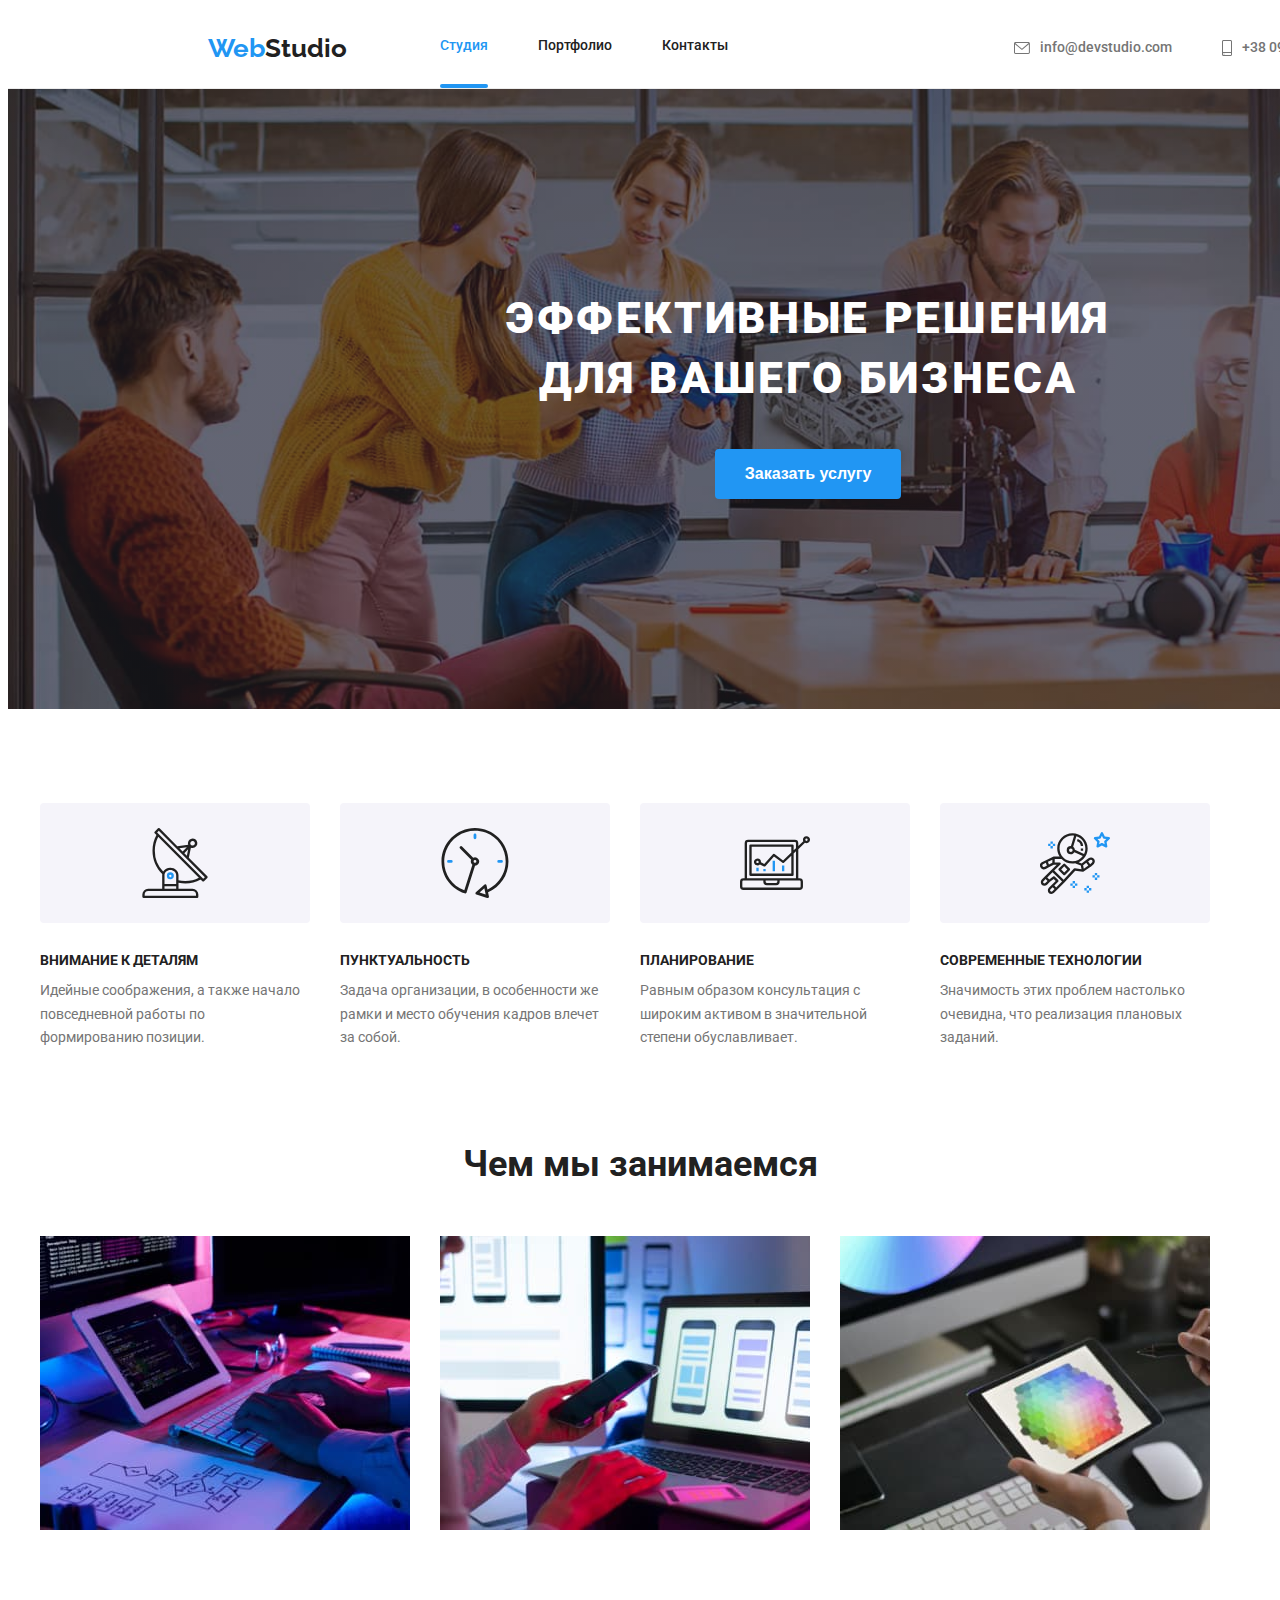
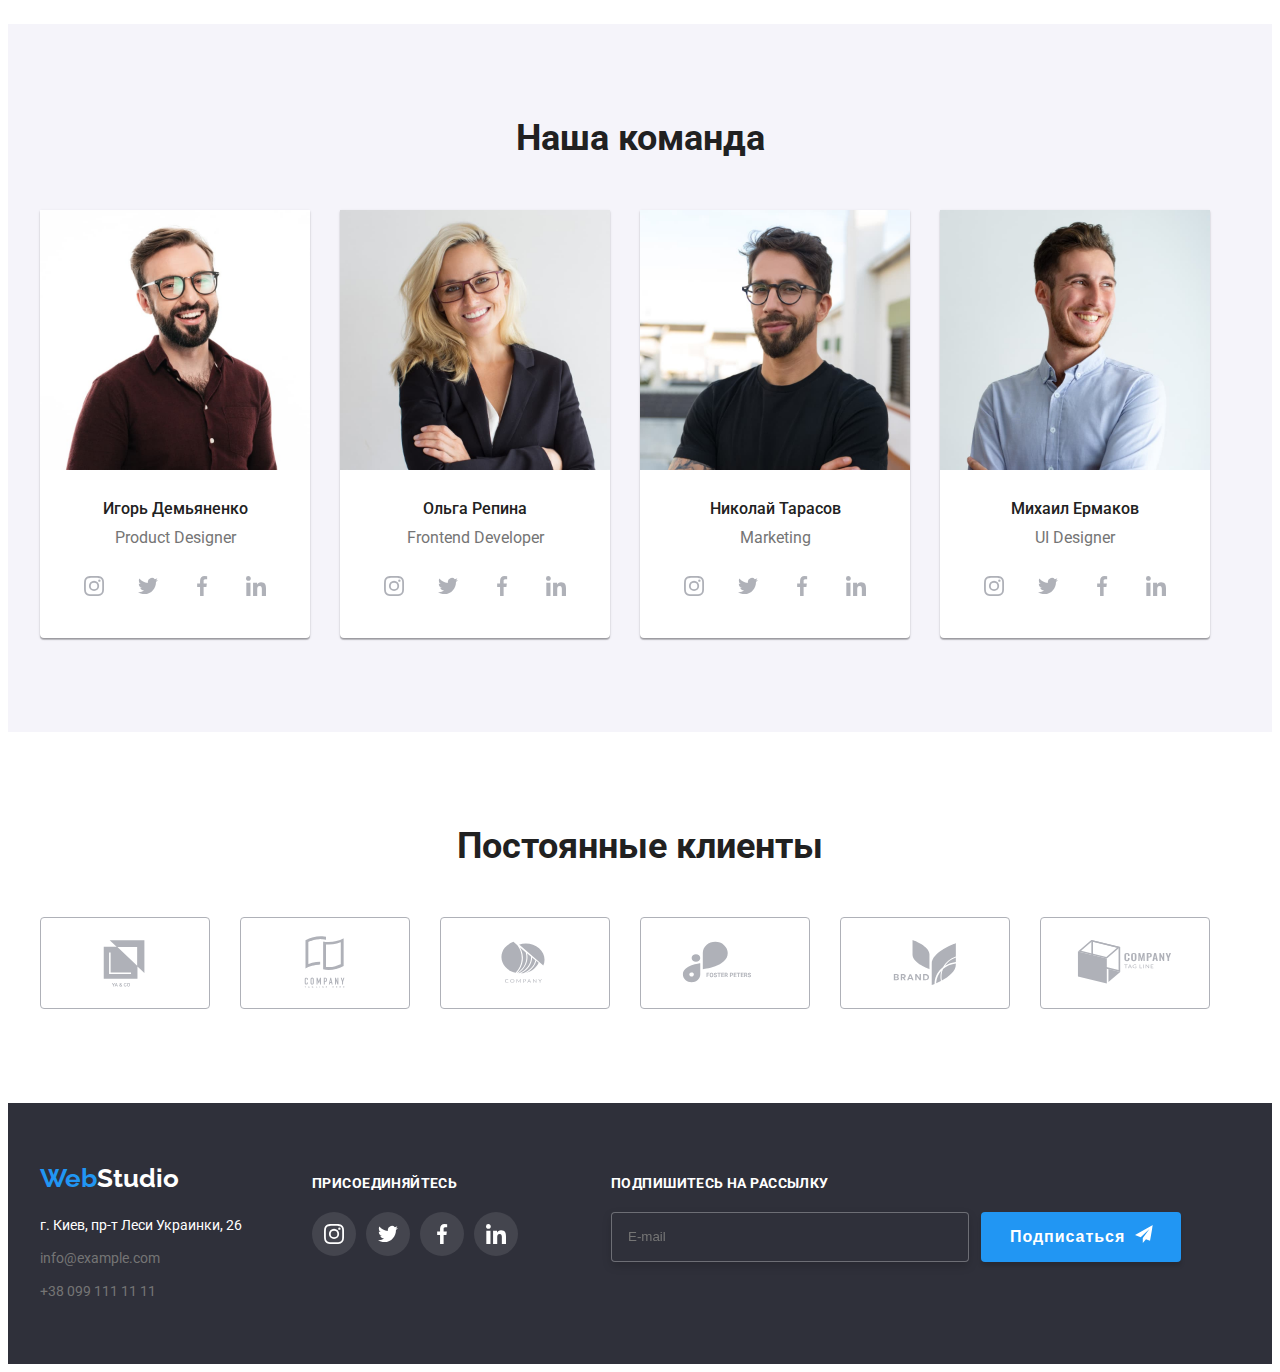
==== commit cc0c6aee: "rework done" ====
--- a/index.html
+++ b/index.html
@@ -84,7 +84,7 @@
                         <form>
                             <div class="name-container input">
                                 <label class="shift" for="name">Имя</label>
-                                <input type="name" name="name" id="name">
+                                <input name="name" id="name">
                                 <svg class="svg-input" width="18" height="18">
                             <use href="images/icons.svg#icon-person-black">
                             </use>
@@ -108,21 +108,23 @@
                             </div>
                             <div class="comment-container input">
                                 <label for="comment">Комментарий</label>
-                                <textarea name="comment" id="comment" cols="" rows="" placeholder="Введите текст"></textarea>
+                                <textarea name="comment" id="comment" placeholder="Введите текст"></textarea>
                             </div>
                             <div class="signature-container">
-                                <input type="checkbox" name="signature" id="signature" value="signature" class="hide-me">
-                                <span>
-                                    <svg class="alternative-checkbox-svg" width="18" height="18">
-                                        <use href="images/icons.svg#icon-check-mark">
-                                        </use>
-                                    </svg>
-                                </span>
-                                <label class="i-accept" for="signature">Соглашаюсь с рассылкой и принимаю 
-                                    <a href="#">
-                                    Условия договора
-                                </a>
-                                </label>
+                                <div>
+                                    <input type="checkbox" name="signature" id="signature" value="signature" class="hide-me"> 
+                                    <label class="i-accept" for="signature">
+                                        <span class="opacity">
+                                            <svg class="alternative-checkbox-svg" width="18" height="18">
+                                                <use href="images/icons.svg#icon-check-mark">
+                                                </use>
+                                            </svg>
+                                        </span>Соглашаюсь с рассылкой и принимаю
+                                        <a class="link-signature" href="#">
+                                            Условия договора
+                                        </a>
+                                    </label>
+                                </div>
                             </div>
                             <button type="submit" class="btn-form">Отправить</button>
                         </form>
@@ -512,16 +514,16 @@
                 </h3>
                 <form>
                     <div class="cellar-email">
-                        <input class="cellar-email-input" type="email" name="email" placeholder="E-mail">
+                        <input class="cellar-email-input" type="email" name="email" placeholder="E-mail"> 
+                        <button type="submit" class="telegram-btn">Подписаться
+                            <svg width="24" height="24" class="svg-cellar-btn">
+                                <use href="images/icons.svg#icon-icon-send">
+                                </use>
+                            </svg>
+                    </button>
                     </div>
                 </form>
             </div>
-            <button type="submit" class="telegram-btn">Подписаться
-                <svg width="24" height="24" class="svg-cellar-btn">
-                    <use href="images/icons.svg#icon-icon-send">
-                    </use>
-                </svg>
-            </button>
         </div>
     </footer>
     <script src="./js/modal.js"></script>
--- a/css/styles.css
+++ b/css/styles.css
@@ -209,7 +209,7 @@
 .email-container > input {
   width: 448px;
   height: 40px;
-  padding-left: 32px;
+  padding-left: 42px;
   border: 1px solid rgba(33, 33, 33, 0.2);
   box-sizing: border-box;
   border-radius: 4px;
@@ -268,6 +268,12 @@
   padding-bottom: 12px;
   padding-right: 16px;
 }
+.signature-container {
+  margin-top: 20px;
+  margin-bottom: 30px;
+  margin-right: 7px;
+  margin-left: 13px;
+}
 .hide-me {
   position: absolute;
   width: 1px;
@@ -278,22 +284,30 @@
   clip: rect(0 0 0 0);
   overflow: hidden;
 }
+
+.opacity {
+  display: inline-block;
+  width: 16px;
+  height: 15px;
+  margin-right: 7px;
+}
+
 .alternative-checkbox-svg {
   display: inline-block;
   width: 16px;
   height: 15px;
   border-radius: 2px;
   border: 2px solid #212121;
-  margin-right: 8px;
   background-clip: border-box;
 }
-.hide-me:checked + span > .alternative-checkbox-svg {
+.hide-me:checked + label > span > .alternative-checkbox-svg {
   background-position: center;
   background-repeat: no-repeat;
   background-size: cover;
   background-color: var(--accent-color);
   border-radius: 2px;
   border-color: var(--accent-color);
+  background-clip: border-box;
 }
 .i-accept {
   font-size: 14px;
@@ -301,9 +315,8 @@
   letter-spacing: 0.03em;
   color: #757575;
 }
-.signature-container {
-  margin-top: 20px;
-  margin-bottom: 30px;
+.link-signature {
+  color: var(--accent-color);
 }
 .btn-form {
   width: 200px;
@@ -520,6 +533,11 @@
 }
 .cellar-email {
   margin-top: 20px;
+  display: flex;
+}
+.cellar-email > input {
+  max-width: 358px;
+  max-height: 50px;
   border: 1px solid rgba(255, 255, 255, 0.3);
   box-sizing: border-box;
   filter: drop-shadow(0px 4px 4px rgba(0, 0, 0, 0.15));
@@ -553,7 +571,6 @@
   width: 200px;
   height: 50px;
   margin-left: 12px;
-  margin-top: 49px;
   padding-top: 10px;
   padding-right: 28px;
   padding-bottom: 10px;
@@ -567,6 +584,7 @@
   line-height: 1.87;
   letter-spacing: 0.06em;
   border: none;
+  cursor: pointer;
 }
 .svg-cellar-btn {
   margin-left: 10px;
